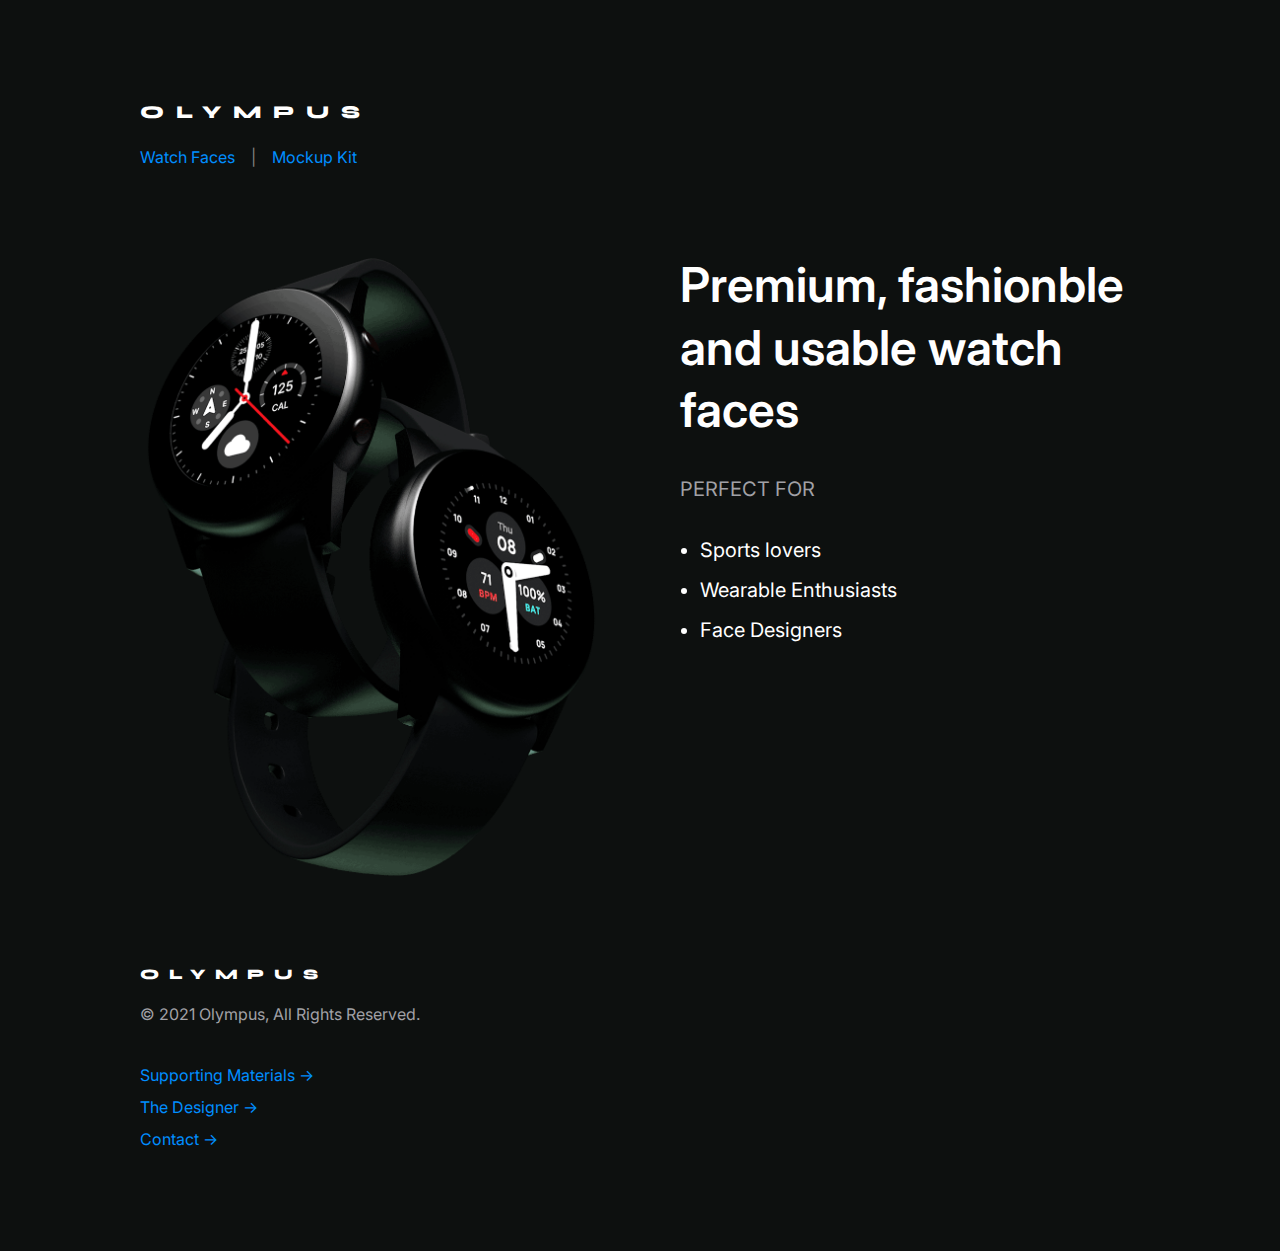
==== file/olympus-website/index.html @ cb70e040 "123" ====
<!doctype html>
<html lang="en">

<head>
    <meta name="viewport" content="width=device-width, initial-scale=1.0">
    <title>Olympus</title>
    <link rel="stylesheet" href="style.css">
    <script src="https://ajax.googleapis.com/ajax/libs/jquery/3.5.1/jquery.min.js"></script>
    <link rel="preconnect" href="https://fonts.gstatic.com">
    <link href="https://fonts.googleapis.com/css2?family=Inter:wght@100;200;300;400;500;600;700;800;900&family=Syne:wght@400;500;600;700;800&display=swap" rel="stylesheet">
</head>

<body>




    <main>
        <nav>
            <a href="index.html">
                <p class="brandmark">OLYMPUS</p>
            </a>
            <span class="nav_links">
                <p> <a href="watch_faces.html">Watch Faces </a></p>

                <p style="color: grey">|</p>

                <p> <a href="creators_toolkit.html">Mockup Kit</a></p>

            </span>
        </nav>



        <section class="landing">
            <div class="landing_image_watch">
                <img id="landing_image_watch" src="img/double.png">
            </div>
            <div class="landing_text">
                <h1>Premium, fashionble and usable watch faces</h1>
                <span id="landing_list">
                    <h4>PERFECT FOR</h4>
                    <ul id="landing_text_list">
                        <li>Sports lovers</li>
                        <li>Wearable Enthusiasts</li>
                        <li>Face Designers</li>
                    </ul>
                </span>
            </div>

        </section>
    </main>





    <footer>
        <p class="brandmark">OLYMPUS</p>
        <p>&#169; 2021 Olympus, All Rights Reserved.</p>
        <ul class="footer_links">

            <li><a href="supporting_materials.html">Supporting Materials &#8594;</a></li>


            <li><a href="https://www.benturner.work/">The Designer &#8594;</a></li>


            <li><a href="mailto:ben.turner.ixd@gmail.com">Contact &#8594;</a></li>

        </ul>
    </footer>



</body>

</html>
---- file/olympus-website/style.css ----
body {
    background-color: #0D100F;
    font-family: 'Inter', sans-serif;
    margin: 0 auto;
}



/*-----------GENERAL TEXT-----------*/

a {
    color: #008EFF;
    text-decoration: none;
}

a:hover {
    color: skyblue;
    text-decoration: none;
}






h1,
h2,
h3,
li {
    font-weight: 600;
}

h4 {
    font-weight: normal;
}





h1 {
    font-size: 48px;
    line-height: 130%;
    color: white;
    margin-top: 0px;
}

h2 {
    color: white;
    font-size: 36px;
    line-height: 140%;
}

h3 {
    color: white;
    font-size: 20px;
    line-height: 150%;
}

h4 {
    color: #A1A1A6;
    font-size: 20px;
    line-height: 150%;
}

p {
    font-size: 16px;
    color: #A1A1A6;
    line-height: 160%;
}

ul {
    line-height: 200%;
    padding-left: 0px;
}

ul li {

    list-style: none;
    font-weight: normal;
}


.brandmark {
    font-family: 'Syne', sans-serif;
    font-weight: 800;
    letter-spacing: 12px;
    font-size: 18px;
    color: white;
    width: 100%;
    text-align: left;
}


.nav_links p {}






/*----------------------CONTAINERS----------------------*/


main,
footer,
nav {
    width: 80%;
    max-width: 1000px;
    margin-left: auto;
    margin-right: auto;
}

.faces, .kit, .support{
    margin-bottom: 5em;
}

nav,
footer {
    margin-top: 5em;
    margin-bottom: 5em;
}



/*-----------NAV-----------*/

nav {
    width: auto;
    display: inline-block;
    margin-left: auto;
    margin-right: auto;
}

nav .brandmark {
    float: left;
}

.nav_links {
    display: block;
    width: auto;
}

.nav_links p {
    float: left;
    display: block;
    margin-right: 1em;
    margin-bottom: 0;
    margin-top: 0;
}


/*-----------MAIN-----------*/


main {}





/*-----------FOOTER-----------*/

footer {
    position: relative;
    text-align: left;
}



.footer_links {
    display: inline-block;
    height: auto;
    color: blue;
    margin-left: auto;
    margin-right: auto;
}


.footer_links p {
    width: 100%;
    text-align: left;
    width: 100%;
    line-height: 200%;
    margin: 0;
}

footer .brandmark {
    font-weight: 800;
    letter-spacing: 9.6px;
    font-size: 14.4px;
}


































/*-----------LANDING PAGE-----------*/


.landing {
    display: inline-grid;
    grid-template-columns: repeat(2, 1fr);
    grid-template-rows: 1fr;
    grid-column-gap: 5em;
    grid-row-gap: 0px;
}

#landing_text_list li {
    margin-left: 1em;
}

.landing ul li {
    line-height: 200%;
    font-size: 20px;
    color: white;
    list-style: disc;
}

#landing_image_watch {
    width: 100%;
}





































/*-----------CREATORS TOOLKIT-----------*/


.kit {
    text-align: left;
}

.kit_download {
    margin-bottom: 5em;
}

kit_download h4 {
    font-weight: 400;
}

.kit_download button {
    background-color: #008EFF;
    color: white;
    padding: 1em 2em 1em 2em;
    border-radius: 10px;
    font-size: 16px;
    font-weight: 700px;
    border-style: none;
    font-weight: 600;
    margin: 0px;
    margin-top: 1em;
}


.kit_download button:hover {
    background-color: skyblue;
}


.kit_grid {
    display: grid;
    grid-template-columns: repeat(2, 1fr);
    grid-template-rows: repeat(4, auto);
    grid-column-gap: 5em;
    grid-row-gap: 5em;
}

.kit_grid_blind {
    display: grid;
    grid-template-columns: 2fr 8fr;
    grid-template-rows: 1fr;
    grid-column-gap: 5em;
}

.kit_grid_blind_RNIB {
    width: 100px;
    height: 200px;

}



#kit_grid_image {
    border: 2px solid #424245;
    border-radius: 10px;
    width: 100%;
    height: 100%;
    object-fit: contain;
}

.kit_grid_icon {
    width: 50px;
    height: 50px;
}

.kit_grid_1,
.kit_grid_2 {
    background-color: black;
    border-radius: 10px;
}


.kit_grid_1 {
    grid-area: 1 / 1 / 2 / 2;
}

.kit_grid_2 {
    grid-area: 1 / 2 / 2 / 3;
}

.kit_grid_3 {
    grid-area: 2 / 1 / 3 / 2;
}

.kit_grid_4 {
    grid-area: 2 / 2 / 3 / 3;
}

#RNIB {
    width: 200px;
    height: auto;
    object-fit: contain;
    border-radius: 10px;
}

.kit_grid_5 {
    border-top: 2px solid;
    border-bottom: 2px solid;
    border-color: #424245;
    padding-bottom: 5em;
    padding-top: 5em;
    grid-area: 3 / 1 / 4 / 3;
}

.kit_grid_5 h2 {
    margin-top: 0;
}

.kit_grid_6 {
    grid-area: 4 / 1 / 5 / 2;
}

.kit_grid_7 {
    grid-area: 4 / 2 / 5 / 3;
}



#kit_download_toolkit_image {
    display: none;
}














/*-----------WATCH FACES-----------*/


.faces_grid {
    display: grid;
    grid-template-columns: repeat(2, 1fr);
    grid-template-rows: repeat(2, 1fr);
    grid-column-gap: 2.5em;
    grid-row-gap: 5em;
}

.faces_grid_1 {
    grid-area: 1 / 1 / 2 / 2;
}

.faces_grid_2 {
    grid-area: 1 / 2 / 2 / 3;
}

.faces_grid_3 {
    grid-area: 2 / 1 / 3 / 2;
}

.faces_grid_4 {
    grid-area: 2 / 2 / 3 / 3;
}

#faces_grid_link {}


#faces_grid_img {
    max-width: 200px;
}



























/*-----------MEDIA QUERY-----------*/

@media only screen and (max-width: 800px) {


    #landing_image_watch {
        width: 200px;
        margin-left: auto;
        margin-right: auto;
        display: block;
    }


    main,
    footer,
    nav {
        width: 90%;
    }


    footer {
        margin-bottom: 2.5em;
    }

    nav {
        margin-top: 2.5em;
    }

    h1 {
        font-size: 28px;
        line-height: 140%;
    }

    h2 {
        font-size: 22px;
        line-height: 150%;
    }

    h3,
    .landing ul li {
        font-size: 18px;
    }

    h4 {
        font-size: 18px;
    }

    p,
    ul li,
    li {
        font-size: 17px;
    }


    .faces {
        margin-bottom: 0;
    }

    .landing {
        grid-template-columns: repeat(1, 1fr);
    }

    .landing_text {
        grid-area: 2 / 1 / 3 / 2;
        ;
    }

    .landing_image_watch {
        grid-area: 1 / 1 / 2 / 2;
        margin-bottom: 2em;
        

    }

    #landing_image_watch {
        height: 400px;
        object-fit: contain;
        width: 100%;
    }





    .kit_grid,
    .faces_grid,
    .kit_grid_blind {
        grid-template-columns: 1fr;
        margin-top: 5em;
        margin-bottom: 5em;
    }

    .kit_grid,
    .kit_grid_blind {
        grid-row-gap: 2.5em;
    }

    .faces_grid {
        grid-row-gap: 5em;
    }

    .kit_grid_1,
    .kit_grid_2 {
        display: none;
    }

    .kit_download {
        margin-bottom: 0;
    }

    #kit_download_toolkit_image {
        display: block;
        width: 100%;
        border: solid 2px #424245;
        border-radius: 10px;
        margin-bottom: 2.5em;
    }

    #kit_grid_image {
        display: none;
    }


    [class^="kit_grid"] {
        ;
        grid-area: auto;
    }


    .kit_grid_5 {
        padding-bottom: 0em;
        padding-top: 0em;
    }


    [class^="faces_grid"] {
        ;
        grid-area: auto;
    }



    .kit_download button {
        margin: 1em 0 1em 0;
    }





























}
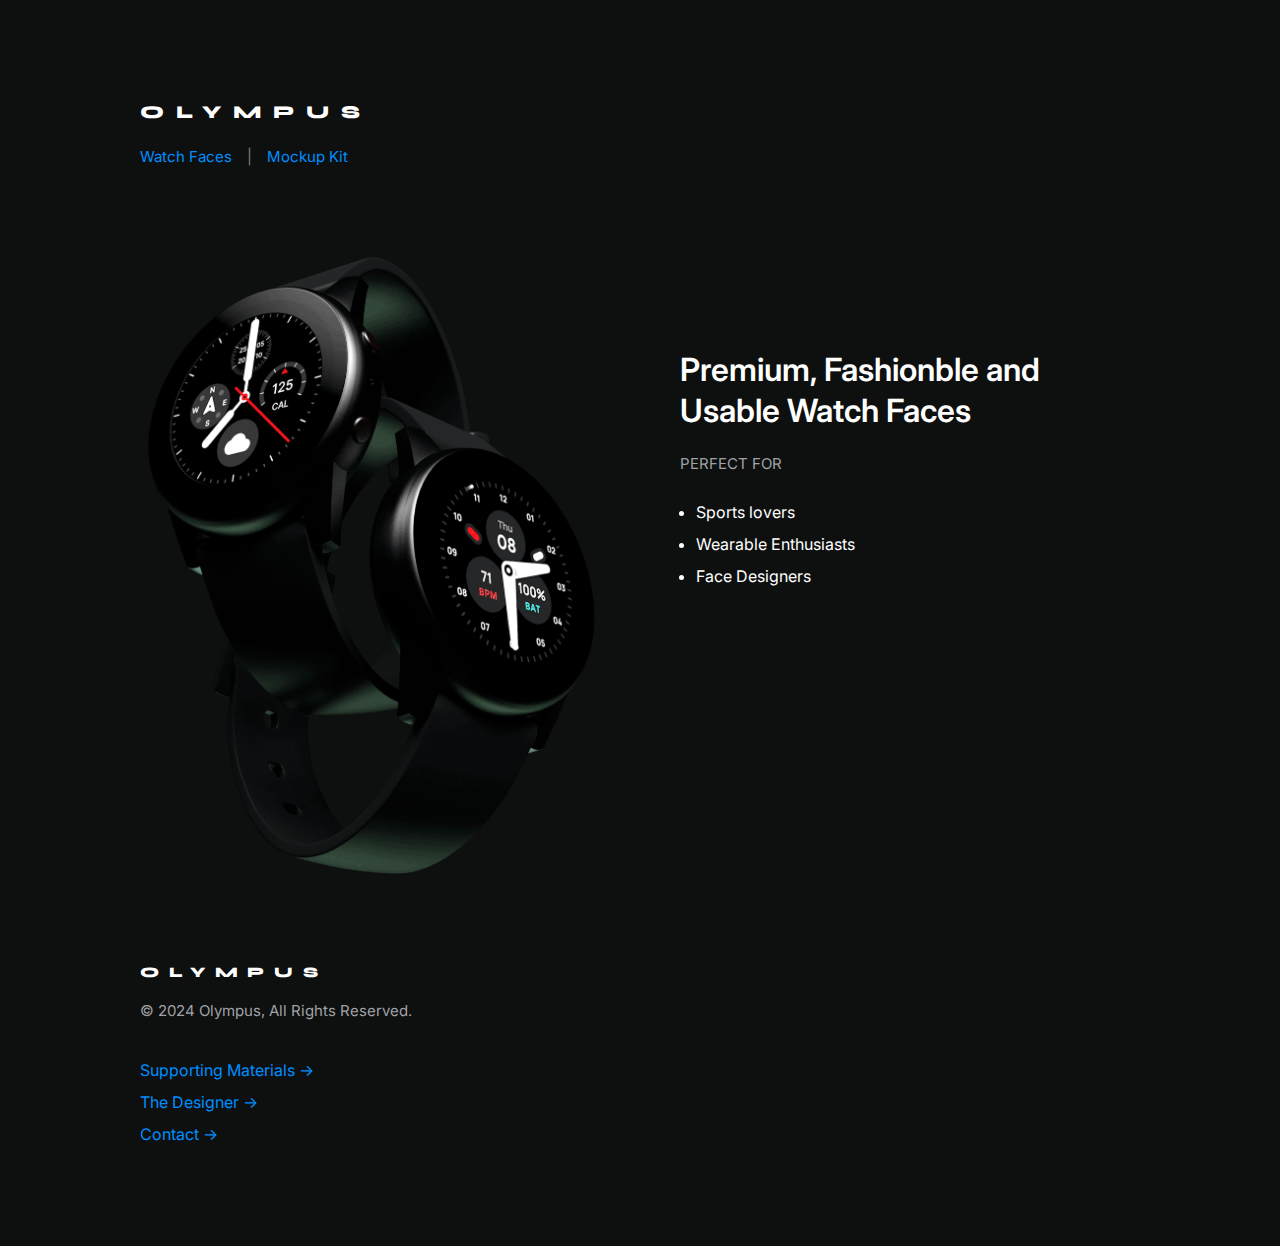
==== commit 578b85ae: "dadasasdasda" ====
--- a/file/olympus-website/index.html
+++ b/file/olympus-website/index.html
@@ -37,7 +37,7 @@
                 <img id="landing_image_watch" src="img/double.png">
             </div>
             <div class="landing_text">
-                <h1>Premium, fashionble and usable watch faces</h1>
+                <h1>Premium, Fashionble and Usable Watch Faces</h1>
                 <span id="landing_list">
                     <h4>PERFECT FOR</h4>
                     <ul id="landing_text_list">
@@ -57,16 +57,17 @@
 
     <footer>
         <p class="brandmark">OLYMPUS</p>
-        <p>&#169; 2021 Olympus, All Rights Reserved.</p>
+        <p>&#169; 2024 Olympus, All Rights Reserved.</p>
         <ul class="footer_links">
 
             <li><a href="supporting_materials.html">Supporting Materials &#8594;</a></li>
 
 
-            <li><a href="https://www.benturner.work/">The Designer &#8594;</a></li>
+            <li><a href="https://benturner.design/">The Designer &#8594;</a></li>
 
 
-            <li><a href="mailto:ben.turner.ixd@gmail.com">Contact &#8594;</a></li>
+            <li><a href="mailto:benjamin.turner.design@gmail.com">Contact &#8594;</a></li>
+
 
         </ul>
     </footer>
--- a/file/olympus-website/style.css
+++ b/file/olympus-website/style.css
@@ -39,7 +39,7 @@
 
 
 h1 {
-    font-size: 48px;
+    font-size: 32px;
     line-height: 130%;
     color: white;
     margin-top: 0px;
@@ -47,24 +47,24 @@
 
 h2 {
     color: white;
-    font-size: 36px;
+    font-size: 28px;
     line-height: 140%;
 }
 
 h3 {
     color: white;
-    font-size: 20px;
+    font-size: 18px;
     line-height: 150%;
 }
 
 h4 {
     color: #A1A1A6;
-    font-size: 20px;
+    font-size: 15px;
     line-height: 150%;
 }
 
 p {
-    font-size: 16px;
+    font-size: 15px;
     color: #A1A1A6;
     line-height: 160%;
 }
@@ -78,6 +78,7 @@
 
     list-style: none;
     font-weight: normal;
+    font-size: 16px;
 }
 
 
@@ -92,7 +93,7 @@
 }
 
 
-.nav_links p {}
+
 
 
 
@@ -153,7 +154,7 @@
 /*-----------MAIN-----------*/
 
 
-main {}
+
 
 
 
@@ -235,13 +236,17 @@
     grid-row-gap: 0px;
 }
 
+.landing_text{
+    margin-top: 96px;
+}
+
 #landing_text_list li {
     margin-left: 1em;
 }
 
 .landing ul li {
     line-height: 200%;
-    font-size: 20px;
+    font-size: 16px;
     color: white;
     list-style: disc;
 }
@@ -297,7 +302,7 @@
     margin-bottom: 5em;
 }
 
-kit_download h4 {
+.kit_download h4 {
     font-weight: 400;
 }
 
@@ -307,7 +312,7 @@
     padding: 1em 2em 1em 2em;
     border-radius: 10px;
     font-size: 16px;
-    font-weight: 700px;
+    font-weight: 700;
     border-style: none;
     font-weight: 600;
     margin: 0px;
@@ -490,6 +495,9 @@
 
 @media only screen and (max-width: 800px) {
 
+    .landing_text{
+        margin-top: 0px;
+    }
 
     #landing_image_watch {
         width: 200px;
@@ -622,7 +630,7 @@
 
 
     [class^="faces_grid"] {
-        ;
+    
         grid-area: auto;
     }
 
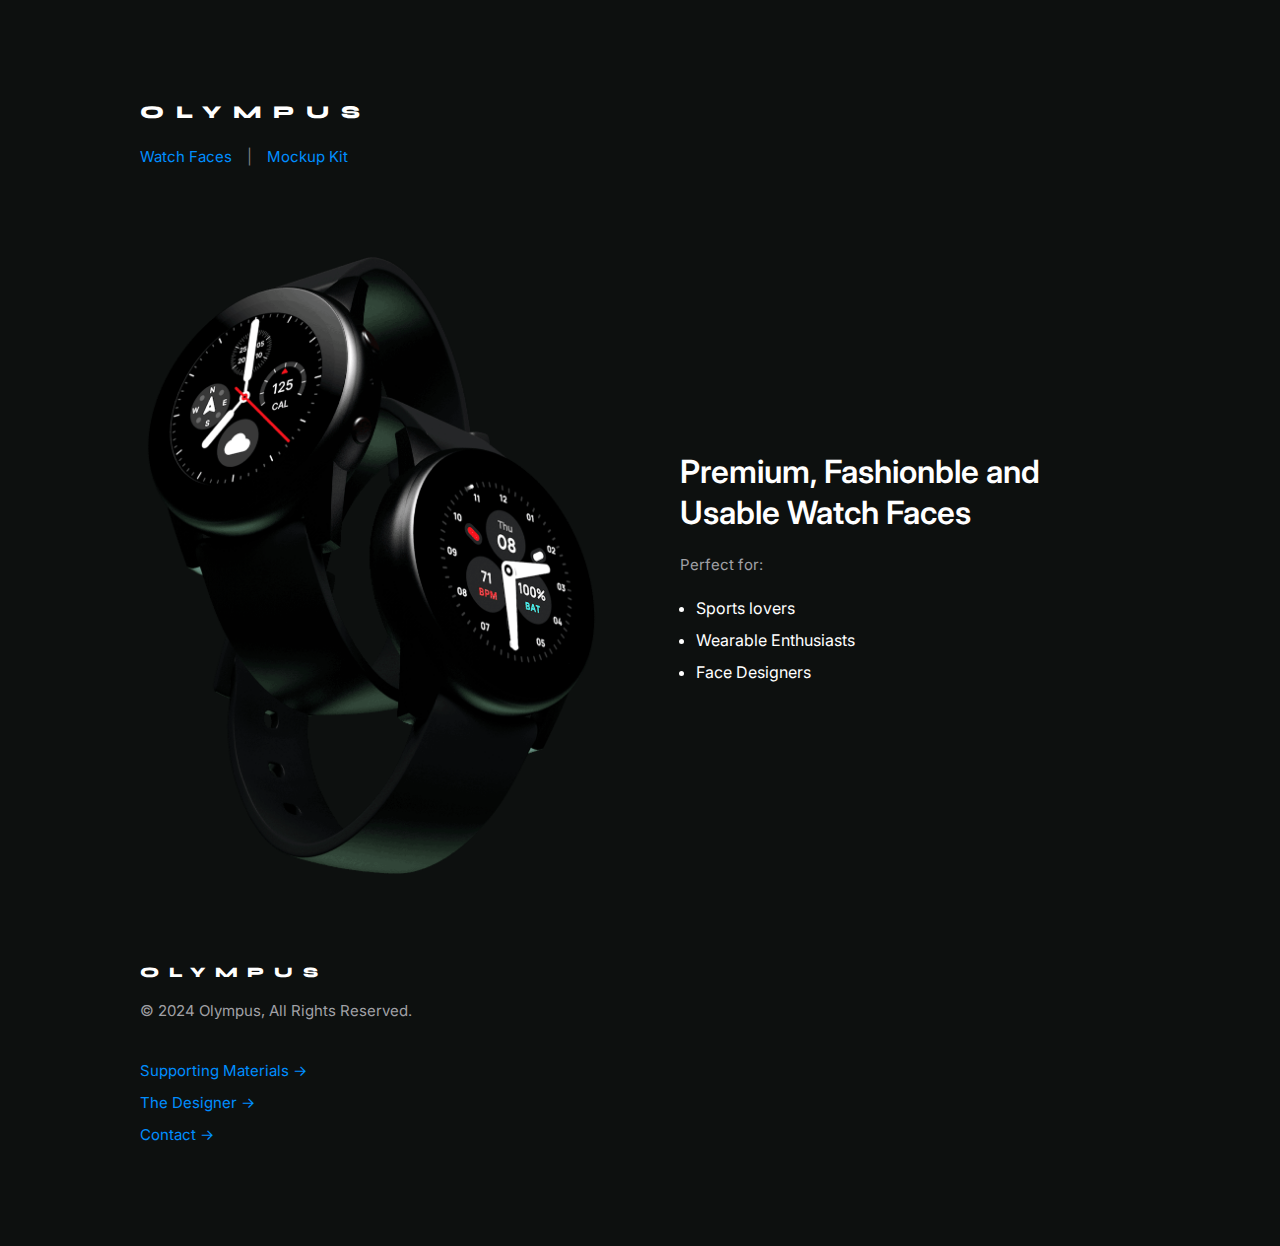
==== commit 9b9349a8: "asda" ====
--- a/file/olympus-website/index.html
+++ b/file/olympus-website/index.html
@@ -39,7 +39,7 @@
             <div class="landing_text">
                 <h1>Premium, Fashionble and Usable Watch Faces</h1>
                 <span id="landing_list">
-                    <h4>PERFECT FOR</h4>
+                    <h4>Perfect for:</h4>
                     <ul id="landing_text_list">
                         <li>Sports lovers</li>
                         <li>Wearable Enthusiasts</li>
--- a/file/olympus-website/style.css
+++ b/file/olympus-website/style.css
@@ -8,15 +8,9 @@
 
 /*-----------GENERAL TEXT-----------*/
 
-a {
-    color: #008EFF;
-    text-decoration: none;
-}
-
-a:hover {
-    color: skyblue;
-    text-decoration: none;
-}
+
+
+
 
 
 
@@ -42,7 +36,7 @@
     font-size: 32px;
     line-height: 130%;
     color: white;
-    margin-top: 0px;
+    margin-bottom: 0px;
 }
 
 h2 {
@@ -68,6 +62,19 @@
     color: #A1A1A6;
     line-height: 160%;
 }
+
+a{
+    font-size: 15px;
+    line-height: 160%;
+    color: #008EFF;
+    text-decoration: none;
+}
+
+a:hover {
+    color: skyblue;
+    text-decoration: none;
+}
+
 
 ul {
     line-height: 200%;
@@ -236,8 +243,19 @@
     grid-row-gap: 0px;
 }
 
+.landing h4{
+    margin-bottom: 0;
+}
+
 .landing_text{
-    margin-top: 96px;
+    display: flex;
+    align-items: center;
+    justify-content: center;
+    flex-direction: column;
+    align-content: flex-start;
+    flex-wrap: nowrap;
+    align-items: stretch;
+    align-content: flex-start;
 }
 
 #landing_text_list li {
@@ -507,12 +525,6 @@
     }
 
 
-    main,
-    footer,
-    nav {
-        width: 90%;
-    }
-
 
     footer {
         margin-bottom: 2.5em;
@@ -522,30 +534,7 @@
         margin-top: 2.5em;
     }
 
-    h1 {
-        font-size: 28px;
-        line-height: 140%;
-    }
-
-    h2 {
-        font-size: 22px;
-        line-height: 150%;
-    }
-
-    h3,
-    .landing ul li {
-        font-size: 18px;
-    }
-
-    h4 {
-        font-size: 18px;
-    }
-
-    p,
-    ul li,
-    li {
-        font-size: 17px;
-    }
+
 
 
     .faces {
@@ -564,13 +553,9 @@
     .landing_image_watch {
         grid-area: 1 / 1 / 2 / 2;
         margin-bottom: 2em;
-        
-
     }
 
     #landing_image_watch {
-        height: 400px;
-        object-fit: contain;
         width: 100%;
     }
 
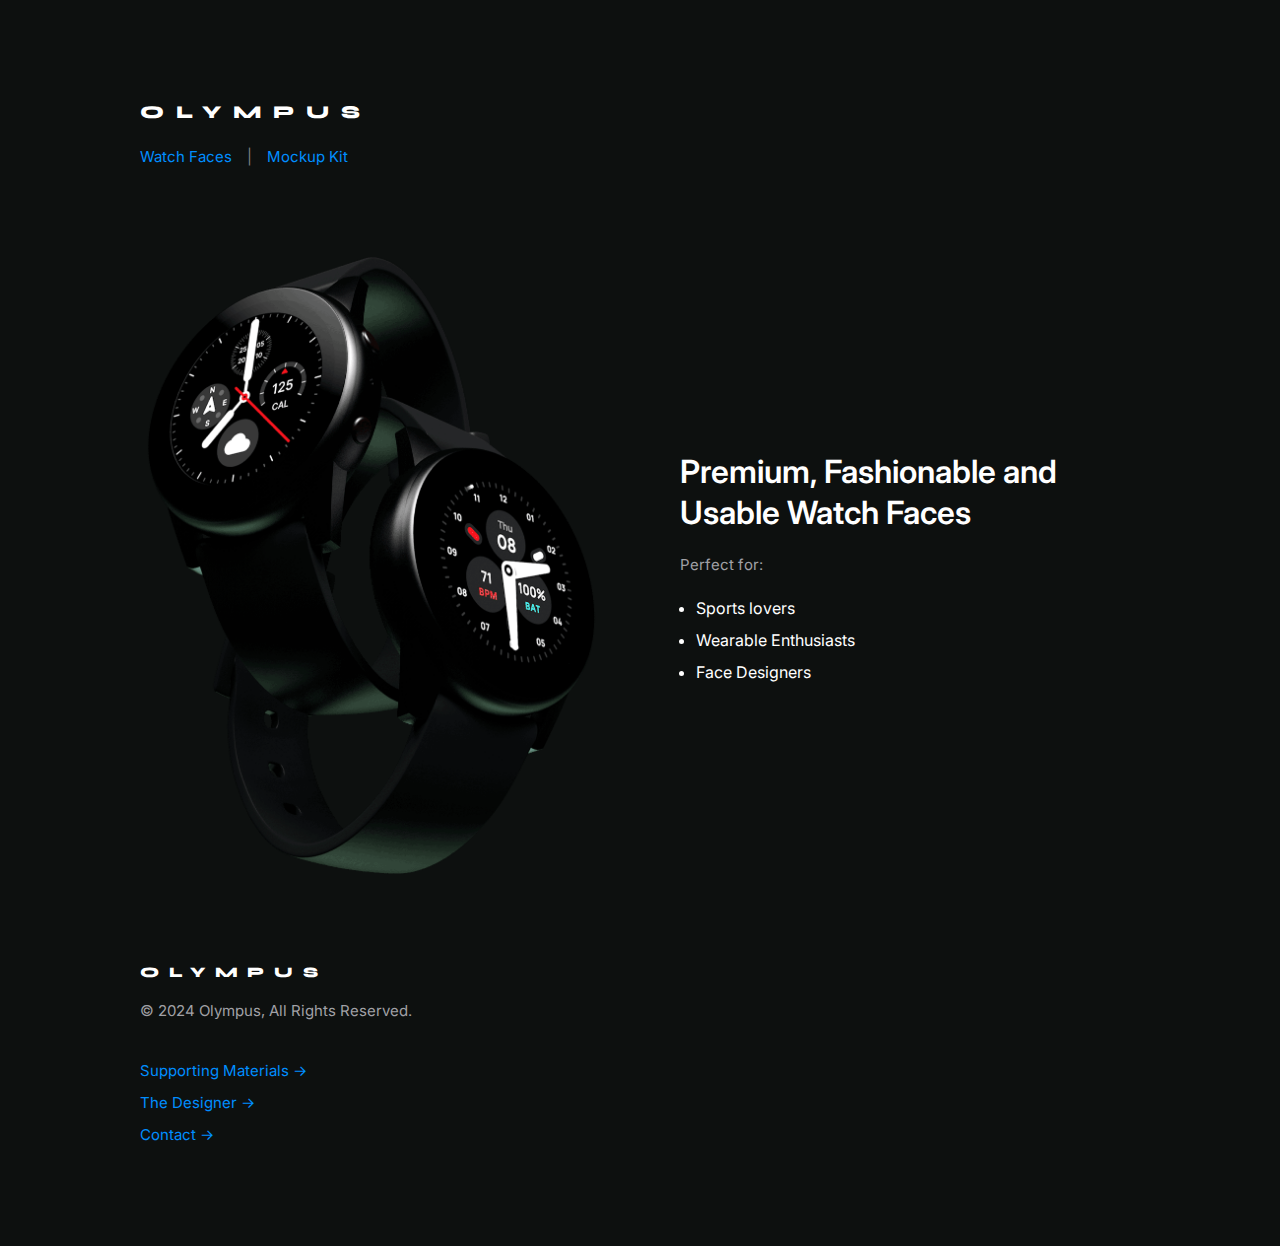
==== commit 9c8e3502: "sda" ====
--- a/file/olympus-website/index.html
+++ b/file/olympus-website/index.html
@@ -37,7 +37,7 @@
                 <img id="landing_image_watch" src="img/double.png">
             </div>
             <div class="landing_text">
-                <h1>Premium, Fashionble and Usable Watch Faces</h1>
+                <h1>Premium, Fashionable and Usable Watch Faces</h1>
                 <span id="landing_list">
                     <h4>Perfect for:</h4>
                     <ul id="landing_text_list">
--- a/file/olympus-website/style.css
+++ b/file/olympus-website/style.css
@@ -86,6 +86,10 @@
     list-style: none;
     font-weight: normal;
     font-size: 16px;
+}
+
+ul a{
+    line-height: 200%;
 }
 
 
@@ -403,10 +407,10 @@
 }
 
 #RNIB {
-    width: 200px;
+    width: 160px;
     height: auto;
     object-fit: contain;
-    border-radius: 10px;
+    border-radius: 8px;
 }
 
 .kit_grid_5 {
@@ -476,7 +480,6 @@
     grid-area: 2 / 2 / 3 / 3;
 }
 
-#faces_grid_link {}
 
 
 #faces_grid_img {
@@ -523,6 +526,13 @@
         margin-right: auto;
         display: block;
     }
+
+
+
+
+#RNIB {
+    width: 120px;
+}
 
 
 
@@ -602,10 +612,7 @@
     }
 
 
-    [class^="kit_grid"] {
-        ;
-        grid-area: auto;
-    }
+
 
 
     .kit_grid_5 {
@@ -631,26 +638,28 @@
 
 
 
-
-
-
-
-
-
-
-
-
-
-
-
-
-
-
-
-
-
-
-
-
-
-}
+    [class^="kit_grid"] {
+        grid-area: auto;
+    }
+
+
+
+
+
+
+
+
+
+
+
+
+
+
+
+
+
+
+
+
+
+}
